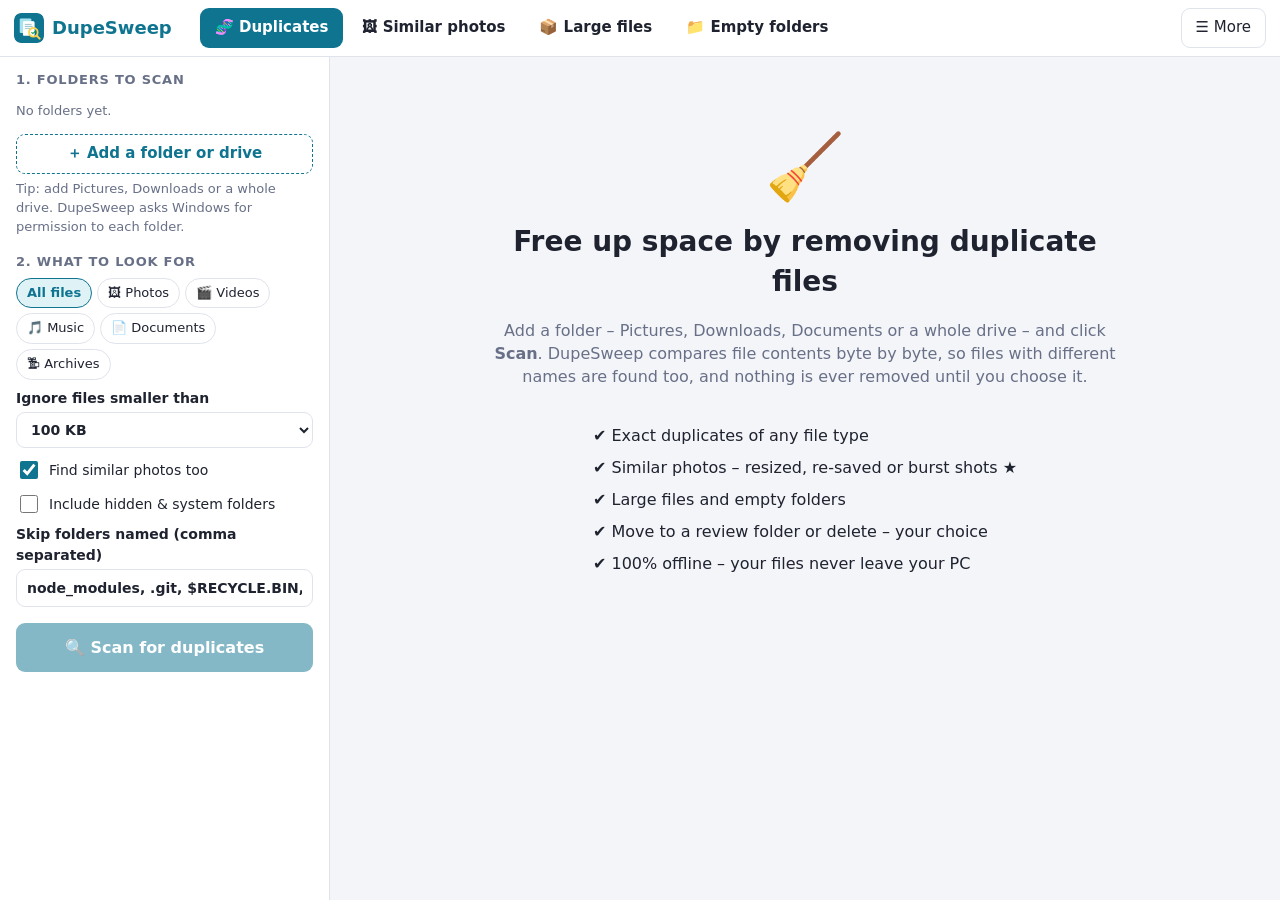
==== index.html @ c8a3d4fb "Add files via upload" ====
<!doctype html>
<html lang="en">
<head>
  <meta charset="utf-8">
  <meta name="viewport" content="width=device-width, initial-scale=1">
  <title>DupeSweep – Duplicate File Finder</title>
  <meta name="description" content="Find and remove duplicate files and similar photos on Windows. Scan any folder or drive, preview, auto-select and move or delete duplicates to free up space. Private, offline, no subscription.">
  <meta name="theme-color" content="#0e7490">
  <link rel="manifest" href="manifest.json">
  <link rel="icon" href="icon-192.png">
  <link rel="stylesheet" href="style.css">
</head>
<body>
  <header class="topbar">
    <div class="brand"><img src="icon-192.png" alt="" width="30" height="30"><span>DupeSweep</span></div>
    <nav class="tabs" id="tabs">
      <button data-t="dupes" class="on">🧬 Duplicates <b id="cDupes"></b></button>
      <button data-t="similar">🖼 Similar photos <b id="cSimilar"></b></button>
      <button data-t="large">📦 Large files <b id="cLarge"></b></button>
      <button data-t="empty">📁 Empty folders <b id="cEmpty"></b></button>
    </nav>
    <div class="top-btns">
      <button id="moreBtn" class="tb">☰ More</button>
      <button id="proBtn" class="pro-btn" hidden>★ Get Pro</button>
    </div>
    <div id="menu" class="menu" hidden>
      <button id="csvBtn">📄 Export report (.csv) ★</button>
      <button id="historyBtn">🧹 Cleaning history</button>
      <hr>
      <a href="help.html" target="_blank" rel="noopener">❓ How to use DupeSweep</a>
      <a href="why.html" target="_blank" rel="noopener">💡 Why DupeSweep – compare</a>
      <a href="mailto:thequan03072002@gmail.com?subject=DupeSweep%20feedback">✉ Feedback &amp; support</a>
    </div>
  </header>

  <main class="pane">
    <section class="side">
      <h2>1. Folders to scan</h2>
      <div id="folderList" class="folders"></div>
      <button id="addFolder" class="add-btn">＋ Add a folder or drive</button>
      <p class="hint" id="fsHint"></p>

      <h2>2. What to look for</h2>
      <div class="chips" id="typeChips"></div>
      <label class="field">Ignore files smaller than
        <select id="minSize"><option value="0">Keep all sizes</option><option value="1024">1 KB</option><option value="102400" selected>100 KB</option><option value="1048576">1 MB</option><option value="10485760">10 MB</option></select>
      </label>
      <label class="check"><input type="checkbox" id="optSimilar" checked> Find similar photos too <span class="pro-tag" id="simTag">Pro</span></label>
      <label class="check"><input type="checkbox" id="optHidden"> Include hidden &amp; system folders</label>
      <label class="field">Skip folders named (comma separated)<input id="skipNames" value="node_modules, .git, $RECYCLE.BIN, System Volume Information"></label>

      <button id="scanBtn" class="primary big">🔍 Scan for duplicates</button>
      <button id="stopBtn" class="ghost big" hidden>■ Stop</button>
      <div class="stats" id="stats" hidden></div>
    </section>

    <section class="main-col">
      <div id="welcome" class="welcome">
        <div class="wel-ic">🧹</div>
        <h1>Free up space by removing duplicate files</h1>
        <p>Add a folder – Pictures, Downloads, Documents or a whole drive – and click <b>Scan</b>. DupeSweep compares file contents byte by byte, so files with different names are found too, and nothing is ever removed until you choose it.</p>
        <ul class="wel-list">
          <li>✔ Exact duplicates of any file type</li>
          <li>✔ Similar photos – resized, re-saved or burst shots ★</li>
          <li>✔ Large files and empty folders</li>
          <li>✔ Move to a review folder or delete – your choice</li>
          <li>✔ 100% offline – your files never leave your PC</li>
        </ul>
      </div>
      <div id="progress" class="progress" hidden>
        <div class="pbar"><i id="pfill"></i></div>
        <p id="ptext"></p>
      </div>
      <div id="results" hidden>
        <div class="rbar">
          <span id="rSummary" class="rsum"></span>
          <span class="grow"></span>
          <label class="inline">Auto-select
            <select id="ruleSel">
              <option value="">– choose a rule –</option>
              <option value="newest">Keep the newest, select the rest</option>
              <option value="oldest">Keep the oldest, select the rest</option>
              <option value="shortest">Keep the shortest path</option>
              <option value="longest">Keep the longest path</option>
              <option value="folder">Keep files in a folder I choose…</option>
              <option value="largest">Keep the largest (similar photos)</option>
              <option value="none">Clear all selections</option>
            </select>
          </label>
          <input id="filterIn" placeholder="Filter by name or folder…">
        </div>
        <div id="groups" class="groups"></div>
        <div id="moreGroups"></div>
        <div class="actbar" id="actbar">
          <span id="selInfo"></span>
          <span class="grow"></span>
          <button id="moveBtn" class="ghost">📂 Move selected to review folder</button>
          <button id="delBtn" class="danger-btn">🗑 Delete selected</button>
        </div>
      </div>
    </section>
  </main>

  <dialog id="confirmDlg" class="dlg">
    <h2 id="cTitle">Delete files?</h2>
    <p id="cText"></p>
    <label class="check" id="cAgreeRow"><input type="checkbox" id="cAgree"> I understand – deleted files do not go to the Recycle Bin</label>
    <div class="row-btns"><button id="cOk" class="danger-btn">Delete</button><button id="cCancel" class="ghost">Cancel</button></div>
  </dialog>

  <dialog id="histDlg" class="dlg wide">
    <h2>Cleaning history</h2>
    <div id="histBody"></div>
    <div class="row-btns"><button id="histClose" class="ghost">Close</button></div>
  </dialog>

  <dialog id="viewDlg" class="dlg wide">
    <div id="viewBody"></div>
    <div class="row-btns"><button id="viewClose" class="ghost">Close</button></div>
  </dialog>

  <dialog id="proDialog" class="dlg">
    <h2>DupeSweep Pro</h2>
    <p class="muted">One-time purchase. Yours forever on this Microsoft account – no subscription. Popular duplicate cleaners cost about $36 or more.</p>
    <ul class="pro-list">
      <li><strong>Unlimited cleaning</strong> <span class="muted">(Free: 25 files per scan)</span></li>
      <li><strong>Similar photo finder</strong> – resized, edited and burst shots</li>
      <li><strong>Smart auto-select</strong> – keep newest, oldest, shortest path or a folder you choose</li>
      <li><strong>Empty folder cleanup</strong></li>
      <li><strong>Export a report</strong> (.csv)</li>
    </ul>
    <p id="proMsg" class="pro-msg" hidden></p>
    <p id="trialInfo" class="pro-msg" hidden></p>
    <div class="row-btns">
      <button id="trialBtn" class="ghost" hidden>Try every Pro feature free for 7 days</button>
      <button id="buyBtn" class="primary">Unlock Pro</button>
      <button id="restoreBtn" class="ghost">Restore purchase</button>
      <button id="closePro" class="ghost">Not now</button>
    </div>
  </dialog>

  <div id="toast" class="toast" hidden></div>
  <input id="dirIn" type="file" webkitdirectory multiple hidden>
  <script src="app.js"></script>
</body>
</html>
---- style.css ----
:root {
  --bg: #f4f5f9; --card: #ffffff; --text: #1f2330; --muted: #687087;
  --line: #e1e3ec; --accent: #0e7490; --accent-2: #dff3f7; --on-accent: #ffffff; --danger: #b42318;
}
@media (prefers-color-scheme: dark) {
  :root { --bg: #11171a; --card: #182126; --text: #e8f1f4; --muted: #9fb2b9; --line: #2a383e; --accent: #67d4e8; --accent-2: #12313a; --on-accent: #062830; --danger: #f97066; }
}
* { box-sizing: border-box; }
[hidden] { display: none !important; }
html, body { height: 100%; }
body { margin: 0; font: 15px/1.45 'Segoe UI', system-ui, sans-serif; background: var(--bg); color: var(--text); display: flex; flex-direction: column; }
button, input, select, textarea { font: inherit; color: inherit; }
button { cursor: pointer; border: 1px solid transparent; border-radius: 9px; padding: 8px 14px; background: var(--accent-2); }
input, select, textarea { background: var(--card); border: 1px solid var(--line); border-radius: 9px; padding: 8px 10px; width: 100%; }
textarea { resize: vertical; }
input:focus, select:focus, textarea:focus, button:focus-visible { outline: 3px solid var(--accent); outline-offset: 1px; }
.primary { background: var(--accent); color: var(--on-accent); font-weight: 700; }
.ghost { background: transparent; border-color: var(--line); }
.ghost:hover, .tb:hover { border-color: var(--accent); }
.danger { color: var(--danger); }
.danger-text { color: var(--danger) !important; }
.muted { color: var(--muted); font-weight: 400; }
.hint { color: var(--muted); font-size: 13px; margin: 6px 0; }
.wide { width: 100%; margin-top: 8px; }

.topbar { display: flex; align-items: center; gap: 14px; padding: 8px 14px; background: var(--card); border-bottom: 1px solid var(--line); position: relative; }
.brand { display: flex; align-items: center; gap: 8px; font-weight: 800; font-size: 18px; color: var(--accent); }
.brand img { border-radius: 7px; }
.tabs { display: flex; gap: 4px; margin-left: 14px; }
.tabs button { background: transparent; font-weight: 600; }
.tabs button.on { background: var(--accent); color: var(--on-accent); }
.top-btns { margin-left: auto; display: flex; gap: 8px; }
.tb { background: transparent; border-color: var(--line); }
.pro-btn { background: #c9a227; color: #2a1d00; font-weight: 800; }
.pro-btn.is-pro { background: var(--accent-2); color: var(--accent); cursor: default; }
.menu { position: absolute; right: 14px; top: 52px; background: var(--card); border: 1px solid var(--line); border-radius: 12px; box-shadow: 0 12px 30px rgba(0,0,0,.18); padding: 6px; z-index: 30; display: flex; flex-direction: column; min-width: 280px; }
.menu button, .menu a { text-align: left; background: transparent; padding: 9px 12px; border-radius: 8px; color: var(--text); text-decoration: none; }
.menu button:hover, .menu a:hover { background: var(--accent-2); }

.pane { flex: 1; display: grid; grid-template-columns: 330px 1fr; min-height: 0; }
.side { padding: 14px 16px; border-right: 1px solid var(--line); overflow: auto; background: var(--card); }
.side h2 { font-size: 13px; text-transform: uppercase; letter-spacing: .06em; color: var(--muted); margin: 16px 0 6px; }
.side h2:first-child { margin-top: 0; }
.main-col { overflow: auto; padding: 14px 18px; min-width: 0; }
.field { display: flex; flex-direction: column; gap: 4px; font-weight: 600; font-size: 14px; margin-top: 8px; }
.two { display: grid; grid-template-columns: 1fr 1fr; gap: 10px; }
.row-btns { display: flex; gap: 8px; flex-wrap: wrap; margin-top: 10px; }
.check { display: flex; align-items: center; gap: 8px; margin-top: 10px; font-size: 14px; }
.check input { width: 18px; height: 18px; accent-color: var(--accent); }
.stats { margin-top: 16px; background: var(--accent-2); border-radius: 10px; padding: 10px 12px; font-size: 14px; line-height: 1.7; }

.list-head { display: flex; gap: 10px; margin-bottom: 10px; }
.list-head select { width: 210px; }
.table-wrap { background: var(--card); border: 1px solid var(--line); border-radius: 12px; overflow: hidden; }
table.guests { width: 100%; border-collapse: collapse; }
.guests th { text-align: left; font-size: 12px; text-transform: uppercase; letter-spacing: .05em; color: var(--muted); padding: 8px 10px; border-bottom: 1px solid var(--line); background: var(--bg); }
.guests td { padding: 7px 10px; border-bottom: 1px solid var(--line); }
.dlg { border: 1px solid var(--line); border-radius: 16px; padding: 22px; background: var(--card); color: var(--text); max-width: 460px; width: calc(100% - 32px); }
.dlg::backdrop { background: rgba(0,0,0,.5); }
.dlg h2 { margin: 0 0 6px; font-size: 21px; }
.pro-list { padding-left: 20px; line-height: 1.8; }
.pro-msg { background: var(--accent-2); border-radius: 8px; padding: 9px 11px; }
.toast { position: fixed; left: 50%; bottom: 24px; transform: translateX(-50%); background: #1f2937; color: #fff; padding: 11px 18px; border-radius: 10px; z-index: 50; max-width: calc(100% - 24px); }

#printArea { display: none; }
@media print {
  body > *:not(#printArea) { display: none !important; }
  html, body { display: block; background: #fff; height: auto; }
  #printArea { display: block; }
  #printArea .resume { box-shadow: none; min-height: 0 !important; }
  .resume { -webkit-print-color-adjust: exact; print-color-adjust: exact; }
}

/* ---------- DupeSweep ---------- */
.grow { flex: 1; }
.menu hr { border: 0; border-top: 1px solid var(--line); margin: 4px 6px; width: auto; }
.tabs button b { font-size: 12px; background: rgba(0,0,0,.12); border-radius: 99px; padding: 0 7px; margin-left: 3px; }
.tabs button b:empty { display: none; }
.pane { grid-template-columns: 330px 1fr; }
.folders { display: flex; flex-direction: column; gap: 6px; }
.folder { display: flex; align-items: center; justify-content: space-between; background: var(--bg); border: 1px solid var(--line); border-radius: 9px; padding: 6px 6px 6px 10px; font-size: 14px; }
.folder span { overflow: hidden; text-overflow: ellipsis; white-space: nowrap; }
.folder small { color: var(--muted); }
.folder button { background: transparent; padding: 2px 8px; color: var(--muted); }
.add-btn { width: 100%; margin-top: 8px; background: transparent; border: 1px dashed var(--accent); color: var(--accent); font-weight: 600; }
.chips { display: flex; gap: 5px; flex-wrap: wrap; }
.chips button { font-size: 13px; padding: 5px 10px; background: transparent; border-color: var(--line); border-radius: 99px; }
.chips button.on { background: var(--accent-2); border-color: var(--accent); color: var(--accent); font-weight: 700; }
.big { width: 100%; margin-top: 16px; padding: 12px; font-size: 16px; }
.primary:disabled, button:disabled { opacity: .5; cursor: default; }
.pro-tag { font-size: 11px; background: #c9a227; color: #2a1d00; border-radius: 6px; padding: 1px 6px; font-weight: 800; vertical-align: middle; }
.welcome { max-width: 640px; margin: 50px auto; text-align: center; }
.wel-ic { font-size: 64px; }
.welcome h1 { font-size: 28px; margin: 8px 0; }
.welcome p { color: var(--muted); font-size: 16px; }
.wel-list { list-style: none; padding: 0; text-align: left; display: inline-block; font-size: 16px; line-height: 2; }
.progress { max-width: 640px; margin: 80px auto; text-align: center; }
.pbar { height: 12px; background: var(--accent-2); border-radius: 99px; overflow: hidden; }
.pbar i { display: block; height: 100%; width: 0; background: var(--accent); transition: width .2s; }
#results { display: flex; flex-direction: column; min-height: 100%; }
.rbar { display: flex; gap: 10px; align-items: center; flex-wrap: wrap; margin-bottom: 10px; }
.rsum { font-size: 16px; }
.inline { display: flex; align-items: center; gap: 6px; font-size: 14px; font-weight: 600; }
.inline select { width: auto; }
#filterIn { width: 230px; }
.group { background: var(--card); border: 1px solid var(--line); border-radius: 12px; margin-bottom: 10px; overflow: hidden; }
.gh { display: flex; gap: 8px; align-items: center; padding: 8px 12px; background: var(--bg); border-bottom: 1px solid var(--line); font-size: 14px; }
.gi { font-size: 18px; }
.frow { display: grid; grid-template-columns: 30px 52px minmax(0,1fr) 110px 80px 70px; gap: 10px; align-items: center; padding: 6px 12px; border-bottom: 1px solid var(--line); }
.frow:last-child { border-bottom: 0; }
.frow.sel { background: #fff1f0; }
@media (prefers-color-scheme: dark) { .frow.sel { background: #3a1d1d; } }
.cb input { width: 18px; height: 18px; accent-color: #d92d20; }
.thb { padding: 0; background: transparent; border: 0; }
.th { width: 48px; height: 48px; border-radius: 7px; object-fit: cover; display: grid; place-items: center; background: var(--bg); font-size: 24px; }
.fn { min-width: 0; }
.fn b, .fn small { display: block; overflow: hidden; text-overflow: ellipsis; white-space: nowrap; }
.fn b { font-weight: 600; font-size: 14px; }
.fn small { color: var(--muted); font-size: 12px; }
.fd, .fs { font-size: 13px; color: var(--muted); text-align: right; }
.fs { color: var(--text); font-weight: 600; }
.tag { font-size: 11px; font-weight: 800; text-transform: uppercase; border-radius: 99px; padding: 2px 8px; text-align: center; }
.tag.keep { background: #dff5e8; color: #17603a; }
.tag.rm { background: #fde3e1; color: #9b1c13; }
.lockbox { background: var(--accent-2); border-radius: 12px; padding: 16px; text-align: center; margin-bottom: 10px; display: flex; gap: 12px; align-items: center; justify-content: center; flex-wrap: wrap; }
.empty-msg { text-align: center; color: var(--muted); font-size: 18px; padding: 60px 0; }
.actbar { position: sticky; bottom: 0; display: flex; gap: 10px; align-items: center; background: var(--card); border: 1px solid var(--line); border-radius: 12px; padding: 10px 12px; margin-top: auto; box-shadow: 0 -6px 18px rgba(0,0,0,.08); }
.danger-btn { background: #d92d20; color: #fff; font-weight: 700; }
.warnbox { background: #fff4d9; color: #6b4d00; border-radius: 8px; padding: 8px 10px; }
.dlg.wide { max-width: 900px; }
.pv { max-width: 100%; max-height: 62vh; display: block; margin: 8px auto; border-radius: 8px; }
.pv.pdf { width: 100%; height: 62vh; border: 0; }
.pv-ic { font-size: 90px; text-align: center; padding: 30px; }
.pv-t { word-break: break-all; }
.stats { line-height: 1.8; }
@media (max-width: 900px) {
  .pane { grid-template-columns: 1fr; grid-template-rows: auto auto; overflow: auto; }
  .side { border-right: 0; overflow: visible; }
  .frow { grid-template-columns: 26px 44px minmax(0,1fr) 64px; }
  .frow .fd, .frow .tag { display: none; }
}
@media (max-width: 820px) {
  .topbar { flex-wrap: wrap; gap: 8px; }
  .tabs { order: 3; width: 100%; overflow-x: auto; margin-left: 0; }
  .tabs button { white-space: nowrap; padding: 6px 10px; }
}
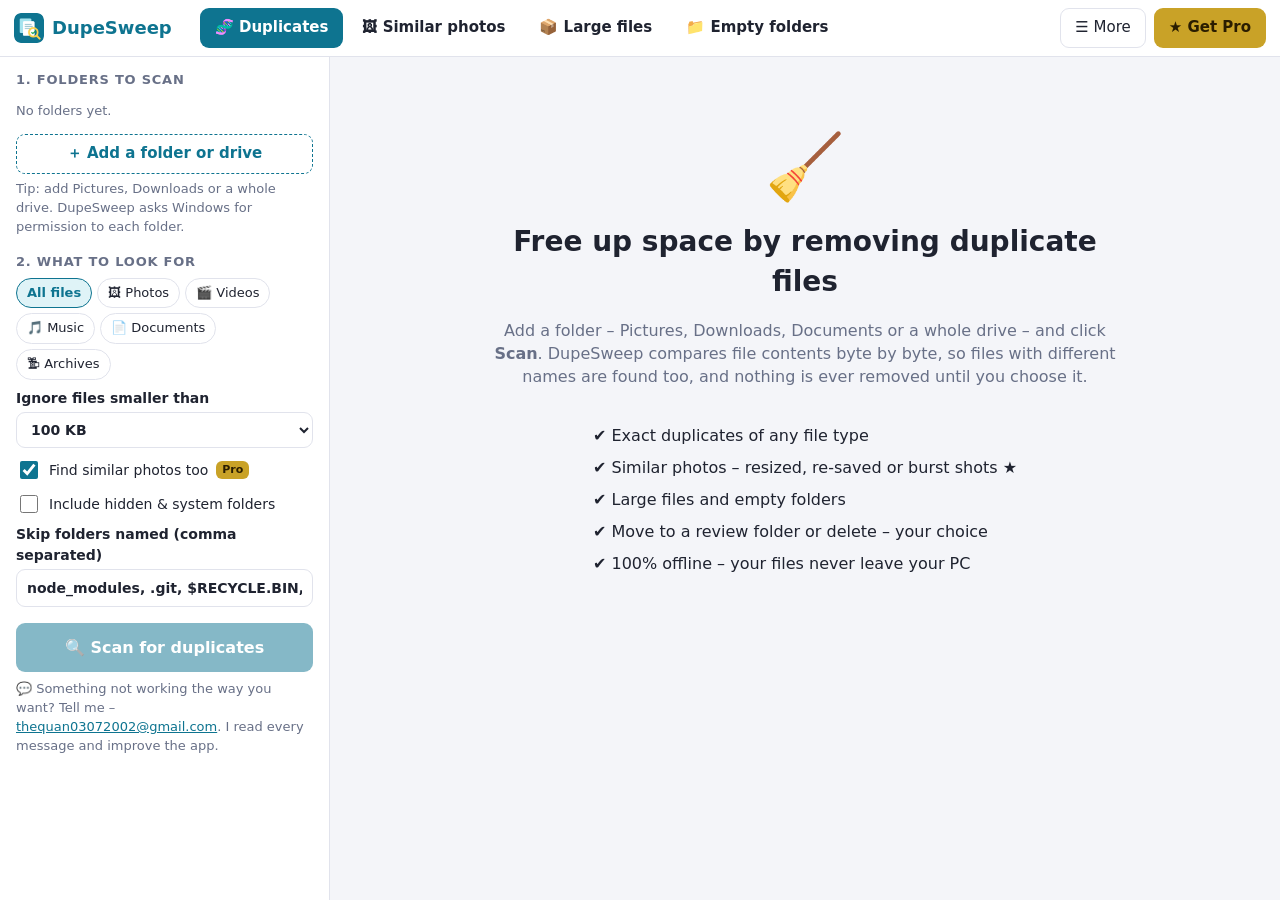
==== commit 57dc09d3: "Harden Pro check, close side doors, feedback note" ====
--- a/index.html
+++ b/index.html
@@ -52,6 +52,7 @@
       <button id="scanBtn" class="primary big">🔍 Scan for duplicates</button>
       <button id="stopBtn" class="ghost big" hidden>■ Stop</button>
       <div class="stats" id="stats" hidden></div>
+      <p class="fb-note">💬 Something not working the way you want? Tell me – <a href="mailto:thequan03072002@gmail.com?subject=DupeSweep%20feedback">thequan03072002@gmail.com</a>. I read every message and improve the app.</p>
     </section>
 
     <section class="main-col">
@@ -129,11 +130,12 @@
       <li><strong>Empty folder cleanup</strong></li>
       <li><strong>Export a report</strong> (.csv)</li>
     </ul>
+    <p class="fb-note">💬 Something not working the way you want? Tell me – <a href="mailto:thequan03072002@gmail.com?subject=DupeSweep%20feedback">thequan03072002@gmail.com</a>. I read every message and improve the app.</p>
     <p id="proMsg" class="pro-msg" hidden></p>
     <p id="trialInfo" class="pro-msg" hidden></p>
     <div class="row-btns">
       <button id="trialBtn" class="ghost" hidden>Try every Pro feature free for 7 days</button>
-      <button id="buyBtn" class="primary">Unlock Pro</button>
+      <button id="buyBtn" class="primary" autofocus>Unlock Pro</button>
       <button id="restoreBtn" class="ghost">Restore purchase</button>
       <button id="closePro" class="ghost">Not now</button>
     </div>
--- a/style.css
+++ b/style.css
@@ -62,13 +62,16 @@
 .pro-msg { background: var(--accent-2); border-radius: 8px; padding: 9px 11px; }
 .toast { position: fixed; left: 50%; bottom: 24px; transform: translateX(-50%); background: #1f2937; color: #fff; padding: 11px 18px; border-radius: 10px; z-index: 50; max-width: calc(100% - 24px); }
 
-#printArea { display: none; }
 @media print {
-  body > *:not(#printArea) { display: none !important; }
-  html, body { display: block; background: #fff; height: auto; }
-  #printArea { display: block; }
-  #printArea .resume { box-shadow: none; min-height: 0 !important; }
-  .resume { -webkit-print-color-adjust: exact; print-color-adjust: exact; }
+  :root { --bg: #f4f5f9; --card: #fff; --text: #1f2330; --muted: #555; --line: #ccc; }
+  html, body { display: block; background: #fff; color: #000; height: auto; }
+  .tabs, .top-btns, .menu, .side, .actbar, .rbar .inline, #filterIn, #moreGroups, .toast, dialog, #progress, .lockbox button { display: none !important; }
+  .topbar { border: 0; }
+  .pane { display: block; }
+  .main-col { overflow: visible; padding: 0; }
+  .group { break-inside: avoid; }
+  .frow.sel { background: #fff1f0 !important; }
+  .frow, .tag { -webkit-print-color-adjust: exact; print-color-adjust: exact; }
 }
 
 /* ---------- DupeSweep ---------- */
@@ -144,3 +147,5 @@
   .tabs { order: 3; width: 100%; overflow-x: auto; margin-left: 0; }
   .tabs button { white-space: nowrap; padding: 6px 10px; }
 }
+.fb-note { color: var(--muted); font-size: 13px; line-height: 1.45; margin: 8px 0 0; overflow-wrap: anywhere; }
+.fb-note a { color: var(--accent); }
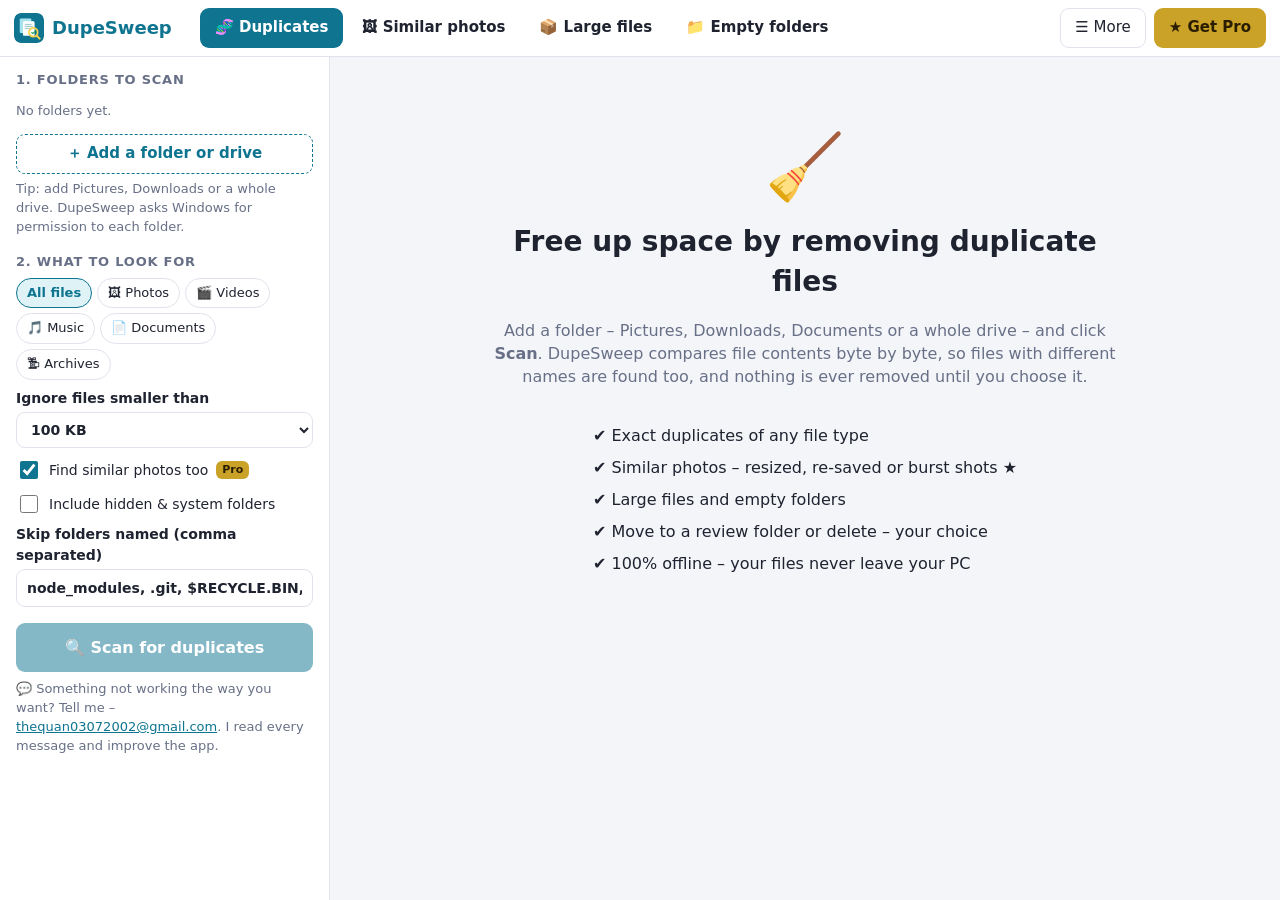
==== commit 3dd0ba8e: "Pro list: newest/oldest auto-select is free" ====
--- a/index.html
+++ b/index.html
@@ -126,7 +126,7 @@
     <ul class="pro-list">
       <li><strong>Unlimited cleaning</strong> <span class="muted">(Free: 25 files per scan)</span></li>
       <li><strong>Similar photo finder</strong> – resized, edited and burst shots</li>
-      <li><strong>Smart auto-select</strong> – keep newest, oldest, shortest path or a folder you choose</li>
+      <li><strong>Smart auto-select</strong> – keep the shortest or longest path, the largest file or a folder you choose <span class="muted">(Free: keep newest or oldest)</span></li>
       <li><strong>Empty folder cleanup</strong></li>
       <li><strong>Export a report</strong> (.csv)</li>
     </ul>
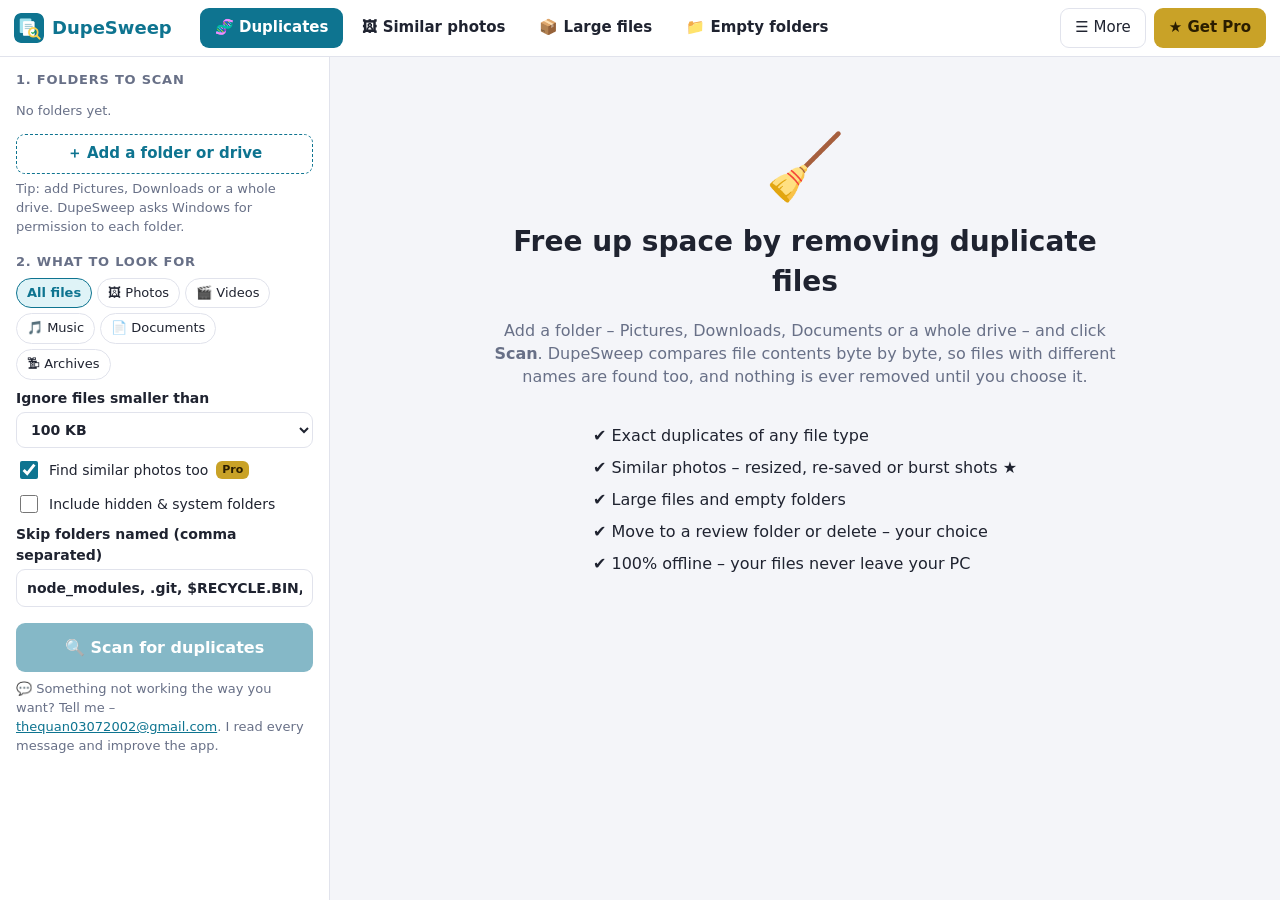
==== commit 7cc10611: "Add More apps links (cross-promo), bump sw" ====
--- a/index.html
+++ b/index.html
@@ -30,6 +30,8 @@
       <a href="help.html" target="_blank" rel="noopener">❓ How to use DupeSweep</a>
       <a href="why.html" target="_blank" rel="noopener">💡 Why DupeSweep – compare</a>
       <a href="mailto:thequan03072002@gmail.com?subject=DupeSweep%20feedback">✉ Feedback &amp; support</a>
+      <a href="https://apps.microsoft.com/detail/9P25KDSFDB0N" target="_blank" rel="noopener">More apps: PixelBatch image converter</a>
+      <a href="https://apps.microsoft.com/detail/9P8Q19XG2XGT" target="_blank" rel="noopener">More apps: PixRevive photo restorer</a>
     </div>
   </header>
 
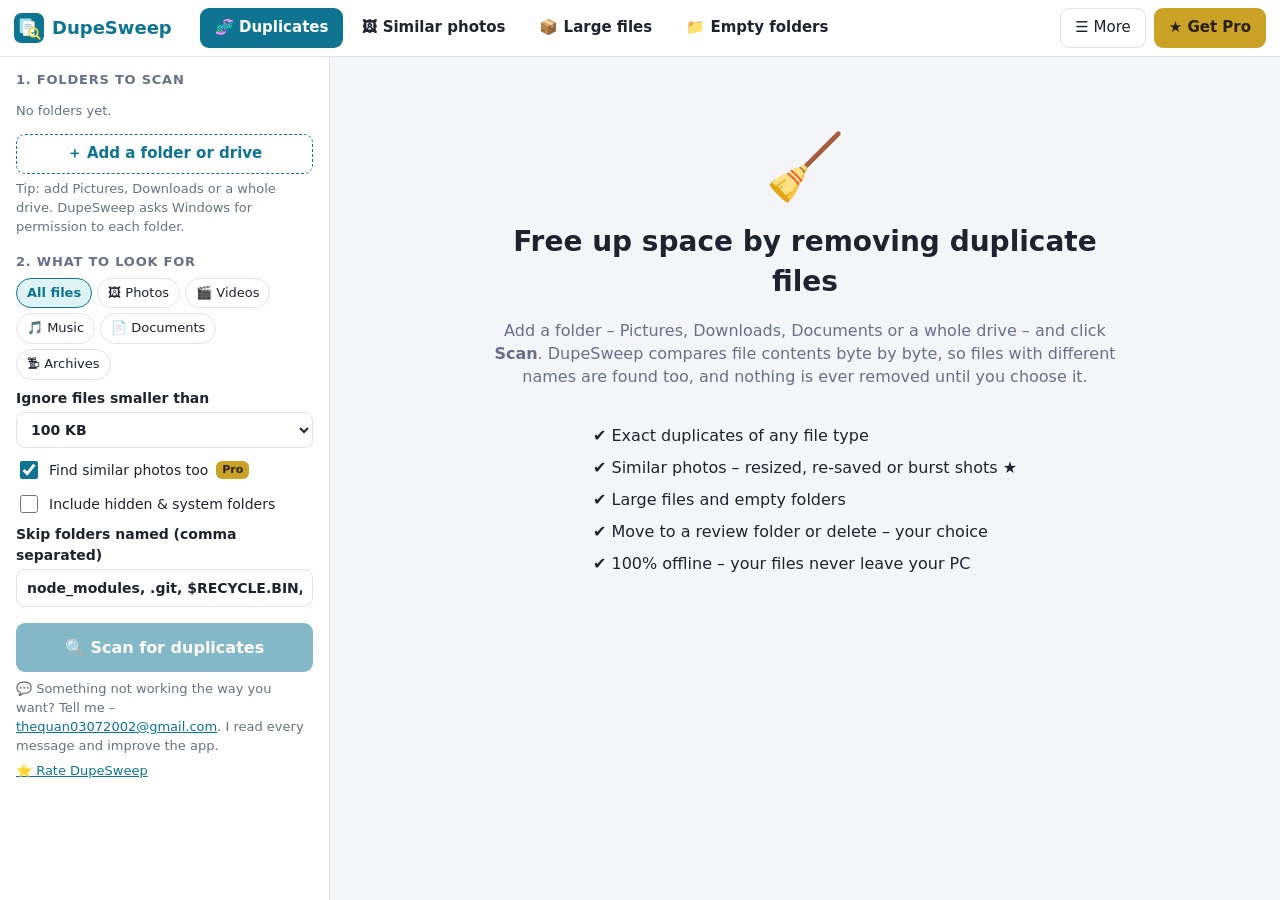
==== commit 545e98fd: "Add Rate this app link and one-time rating question" ====
--- a/index.html
+++ b/index.html
@@ -146,5 +146,6 @@
   <div id="toast" class="toast" hidden></div>
   <input id="dirIn" type="file" webkitdirectory multiple hidden>
   <script src="app.js"></script>
+  <script src="rate.js" data-id="9P5LWPHRVRZV" data-app="DupeSweep"></script>
 </body>
 </html>
